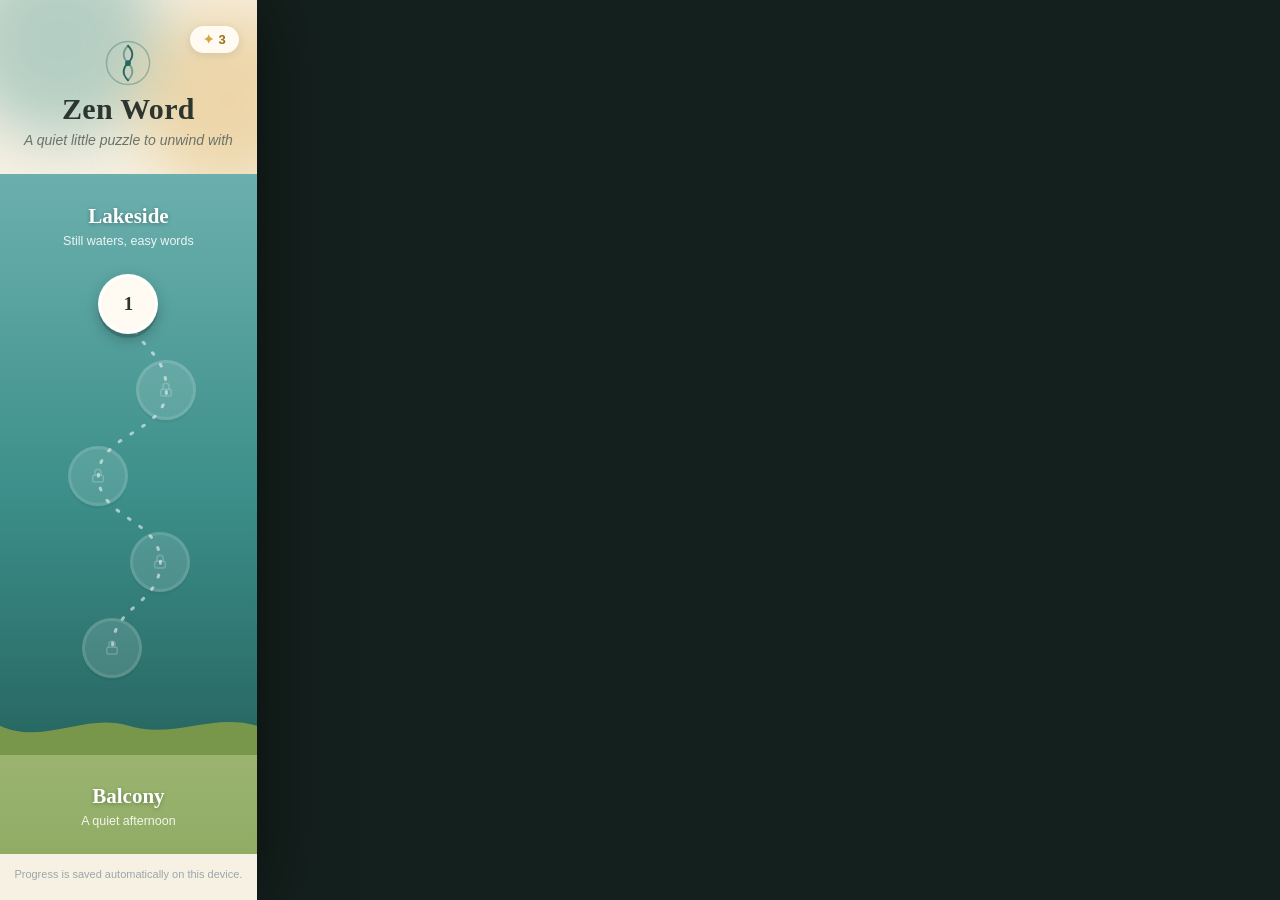
==== index.html @ 6ebcdbc6 "Smooth out difficulty curve and give the game its own visual identity Reorders the 20 levels so whee" ====
<!DOCTYPE html>
<html lang="en">
<head>
<meta charset="UTF-8" />
<meta name="viewport" content="width=device-width, initial-scale=1, maximum-scale=1, user-scalable=no, viewport-fit=cover" />
<title>Zen Word — Relax Puzzle Game</title>
<meta name="description" content="A calming word-connect puzzle game. Drag letters to fill the crossword and unwind." />
<link rel="icon" href="data:image/svg+xml,<svg xmlns=%22http://www.w3.org/2000/svg%22 viewBox=%220 0 100 100%22><rect width=%22100%22 height=%22100%22 rx=%2224%22 fill=%22%23276560%22/><path d=%22M50 20c12 12 12 24 0 36s-12 24 0 36%22 fill=%22none%22 stroke=%22%23f7f1e3%22 stroke-width=%225%22 stroke-linecap=%22round%22/><circle cx=%2250%22 cy=%2250%22 r=%226%22 fill=%22%23dba43f%22/></svg>" />
<link rel="stylesheet" href="style.css" />
</head>
<body>
<div id="app">

  <!-- MENU SCREEN -->
  <section id="menu-screen" class="screen">
    <div class="menu-blob blob-a"></div>
    <div class="menu-blob blob-b"></div>
    <header class="menu-header">
      <div class="brand-mark" aria-hidden="true">
        <svg viewBox="0 0 64 64" width="46" height="46">
          <circle cx="32" cy="32" r="30" fill="none" stroke="currentColor" stroke-width="2" opacity="0.35"/>
          <path d="M32 8c8 8 8 16 0 24s-8 16 0 24" fill="none" stroke="currentColor" stroke-width="2.5" stroke-linecap="round"/>
          <path d="M32 8c-8 8-8 16 0 24s8 16 0 24" fill="none" stroke="currentColor" stroke-width="2.5" stroke-linecap="round" opacity="0.5"/>
          <circle cx="32" cy="32" r="4" fill="currentColor"/>
        </svg>
      </div>
      <h1>Zen&nbsp;Word</h1>
      <p class="tagline">A quiet little puzzle to unwind with</p>
      <div class="currency-pill" title="Hints available">
        <span class="bulb">✦</span><span id="hint-count">3</span>
      </div>
    </header>
    <div id="level-path" class="level-path"></div>
    <footer class="menu-footer">Progress is saved automatically on this device.</footer>
  </section>

  <!-- GAME SCREEN -->
  <section id="game-screen" class="screen hidden">
    <div class="scenery" id="scenery">
      <div class="scenery-deco"></div>
      <div class="motes" aria-hidden="true">
        <span class="mote m1"></span><span class="mote m2"></span><span class="mote m3"></span>
        <span class="mote m4"></span><span class="mote m5"></span><span class="mote m6"></span>
      </div>
    </div>

    <header class="game-header">
      <button id="back-btn" class="icon-btn" aria-label="Back to levels">‹</button>
      <div class="level-info">
        <div class="level-name" id="level-name">Level 1</div>
        <div class="level-progress" id="level-progress">0 / 0 words</div>
      </div>
      <button id="restart-btn" class="icon-btn" aria-label="Restart level">↺</button>
    </header>

    <div class="grid-wrap">
      <div id="crossword-grid" class="crossword-grid"></div>
    </div>

    <div class="wheel-area">
      <div class="current-word" id="current-word"></div>

      <div class="wheel-row">
        <button id="shuffle-btn" class="round-btn" aria-label="Shuffle letters">
          <svg class="round-icon" viewBox="0 0 24 24" width="20" height="20" fill="none" stroke="currentColor" stroke-width="2" stroke-linecap="round" stroke-linejoin="round">
            <path d="M3 6h3.5c1.5 0 2.3 1 3 2l5 8c.7 1 1.5 2 3 2H21"/>
            <path d="M17 4l4 2-4 2"/>
            <path d="M3 18h3.5c1.5 0 2.3-1 3-2l1.2-2"/>
            <path d="M17 20l4-2-4-2"/>
          </svg>
        </button>

        <div id="wheel" class="wheel">
          <svg id="wheel-lines" class="wheel-lines"></svg>
          <div class="wheel-hub"></div>
        </div>

        <button id="hint-btn" class="round-btn" aria-label="Use a hint">
          <svg class="round-icon" viewBox="0 0 24 24" width="20" height="20" fill="none" stroke="currentColor" stroke-width="2" stroke-linecap="round" stroke-linejoin="round">
            <path d="M9 18h6"/>
            <path d="M10 22h4"/>
            <path d="M12 2a6.5 6.5 0 0 0-4 11.6c.7.6 1 1.3 1 2.1V16h6v-.3c0-.8.3-1.5 1-2.1A6.5 6.5 0 0 0 12 2z"/>
          </svg>
          <span class="round-badge" id="hint-badge">3</span>
        </button>
      </div>
    </div>

    <div id="toast" class="toast"></div>
  </section>

  <!-- LEVEL COMPLETE MODAL -->
  <div id="complete-modal" class="modal hidden">
    <div class="modal-card">
      <div class="modal-stars" id="modal-stars">
        <span class="star">★</span><span class="star">★</span><span class="star">★</span>
      </div>
      <h2>Level Complete</h2>
      <p id="modal-sub">You found every word.</p>
      <div class="modal-actions">
        <button id="modal-menu-btn" class="secondary-btn">Levels</button>
        <button id="modal-next-btn" class="primary-btn">Next Level</button>
      </div>
    </div>
  </div>

  <!-- CHAPTER COMPLETE MODAL -->
  <div id="chapter-modal" class="modal hidden">
    <div class="modal-card">
      <h2 id="chapter-title">Chapter Complete</h2>
      <p id="chapter-sub">You've cleared this scene.</p>
      <div class="modal-actions">
        <button id="chapter-menu-btn" class="primary-btn">Continue</button>
      </div>
    </div>
  </div>

</div>

<script src="levels.js"></script>
<script src="crossword.js"></script>
<script src="game.js"></script>
</body>
</html>
---- style.css ----
:root {
  --cream: #f7f1e3;
  --cream-deep: #ece1c8;
  --paper: #fffbf2;
  --ink: #2c362f;
  --ink-soft: #6b7469;
  --accent-lake: #3c8f8a;
  --accent-lake-dark: #276560;
  --accent-balcony: #79974a;
  --accent-balcony-dark: #55702f;
  --accent-sunset: #d67d47;
  --accent-sunset-dark: #a5532a;
  --accent-mountain: #6062a0;
  --accent-mountain-dark: #3f4174;
  --gold: #dba43f;
  --gold-dark: #9c6f1c;
  --font-serif: "Iowan Old Style", "Palatino Linotype", Palatino, Georgia, "Times New Roman", serif;
  --font-sans: -apple-system, BlinkMacSystemFont, "Segoe UI", Roboto, "Helvetica Neue", Arial, sans-serif;
}

* { box-sizing: border-box; }

html, body {
  margin: 0;
  padding: 0;
  height: 100%;
  background: #14201d;
  font-family: var(--font-sans);
  color: var(--ink);
  -webkit-tap-highlight-color: transparent;
  overscroll-behavior: none;
}

#app {
  position: relative;
  max-width: 480px;
  height: 100vh;
  height: 100dvh;
  margin: 0 auto;
  background: var(--cream);
  overflow: hidden;
  box-shadow: 0 0 70px rgba(0, 0, 0, 0.55);
  display: flex;
  flex-direction: column;
}

@media (min-width: 481px) {
  html, body { display: flex; }
}

.screen { display: flex; flex-direction: column; height: 100%; min-height: 0; }
.screen.hidden { display: none; }

button { font-family: inherit; cursor: pointer; border: none; background: none; }
button:disabled { opacity: 0.4; cursor: default; }

/* ---------- MENU ---------- */
.menu-header {
  position: relative;
  z-index: 2;
  padding: 40px 24px 26px;
  text-align: center;
}
.menu-blob {
  position: absolute; z-index: 0; border-radius: 50%;
  filter: blur(30px); opacity: 0.35; pointer-events: none;
}
.blob-a { top: -60px; left: -40px; width: 200px; height: 200px; background: var(--accent-lake); }
.blob-b { top: 10px; right: -60px; width: 180px; height: 180px; background: var(--gold); }

.brand-mark {
  color: var(--accent-lake-dark);
  display: flex; justify-content: center; margin-bottom: 6px;
}
.menu-header h1 {
  margin: 0; font-family: var(--font-serif); font-weight: 600;
  font-size: 30px; letter-spacing: 0.3px; color: var(--ink);
}
.tagline { margin: 6px 0 0; color: var(--ink-soft); font-size: 14px; font-style: italic; }
.currency-pill {
  position: absolute; top: 26px; right: 18px; z-index: 2;
  background: var(--paper); border-radius: 20px; padding: 6px 13px;
  font-size: 13px; font-weight: 700; color: var(--gold-dark);
  box-shadow: 0 2px 8px rgba(44, 54, 47, 0.12);
  display: flex; align-items: center; gap: 5px;
}
.currency-pill .bulb { color: var(--gold); }

.level-path {
  flex: 1;
  min-height: 0;
  overflow-y: auto;
  -webkit-overflow-scrolling: touch;
  padding: 0 0 0;
  position: relative;
  z-index: 1;
}

.chapter-block { padding: 30px 0 66px; position: relative; overflow: visible; }
.chapter-header { text-align: center; padding: 0 24px 22px; position: relative; z-index: 2; }
.chapter-header h2 { margin: 0; font-family: var(--font-serif); font-size: 21px; color: #fff; text-shadow: 0 1px 4px rgba(0,0,0,0.3); }
.chapter-header p { margin: 5px 0 0; font-size: 12.5px; color: rgba(255,255,255,0.88); }

.chapter-nodes {
  position: relative; z-index: 2;
  display: flex; flex-direction: column; align-items: center; gap: 26px;
  padding: 4px 0 10px;
}
.path-svg { position: absolute; inset: 0; width: 100%; height: 100%; pointer-events: none; z-index: 1; }
.node-wrap { position: relative; z-index: 2; display: flex; align-items: center; justify-content: center; }
.node-wrap.pos-1 { transform: translateX(0); }
.node-wrap.pos-2 { transform: translateX(38px); }
.node-wrap.pos-3 { transform: translateX(-30px); }
.node-wrap.pos-4 { transform: translateX(32px); }
.node-wrap.pos-5 { transform: translateX(-16px); }

.level-node {
  position: relative;
  width: 60px; height: 60px; border-radius: 50%;
  display: flex; align-items: center; justify-content: center;
  font-size: 19px; font-weight: 700; font-family: var(--font-serif);
  background: var(--paper); color: var(--ink);
  box-shadow: 0 4px 0 rgba(0,0,0,0.16), 0 6px 14px rgba(0,0,0,0.22);
  border: 3px solid rgba(255,255,255,0.9);
}
.level-node.locked {
  background: rgba(255,255,255,0.32); color: rgba(255,255,255,0.65);
  box-shadow: 0 3px 0 rgba(0,0,0,0.1); border-color: rgba(255,255,255,0.35);
}
.level-node.locked svg { width: 18px; height: 18px; }
.level-node.current { animation: pulse 2s ease-in-out infinite; }
.level-node.done { background: var(--gold); color: #5a3d00; border-color: rgba(255,255,255,0.85); }
.level-node .stars {
  position: absolute; bottom: -13px; left: 50%; transform: translateX(-50%);
  font-size: 10px; letter-spacing: 1.5px; color: var(--gold);
  text-shadow: 0 1px 2px rgba(0,0,0,0.4); white-space: nowrap;
}

@keyframes pulse {
  0%, 100% { transform: scale(1); box-shadow: 0 4px 0 rgba(0,0,0,0.16), 0 0 0 0 rgba(255,255,255,0.5); }
  50% { transform: scale(1.09); box-shadow: 0 4px 0 rgba(0,0,0,0.16), 0 0 0 9px rgba(255,255,255,0); }
}

.chapter-block.theme-lake { background: linear-gradient(180deg, #6cb0ae, var(--accent-lake) 55%, var(--accent-lake-dark)); }
.chapter-block.theme-balcony { background: linear-gradient(180deg, #9bb571, var(--accent-balcony) 55%, var(--accent-balcony-dark)); }
.chapter-block.theme-sunset { background: linear-gradient(180deg, #eba86f, var(--accent-sunset) 55%, var(--accent-sunset-dark)); }
.chapter-block.theme-mountain { background: linear-gradient(180deg, #8385bb, var(--accent-mountain) 55%, var(--accent-mountain-dark)); }

.chapter-wave {
  position: absolute; left: 0; right: 0; bottom: -1px; height: 46px;
  background-repeat: no-repeat; background-size: 100% 100%; pointer-events: none; z-index: 3;
}
.wave-fill-balcony { background-image: url("data:image/svg+xml,%3Csvg xmlns='http://www.w3.org/2000/svg' viewBox='0 0 480 60' preserveAspectRatio='none'%3E%3Cpath d='M0,22 C80,48 160,4 240,22 C320,40 400,4 480,22 L480,60 L0,60 Z' fill='%2379974a'/%3E%3C/svg%3E"); }
.wave-fill-sunset { background-image: url("data:image/svg+xml,%3Csvg xmlns='http://www.w3.org/2000/svg' viewBox='0 0 480 60' preserveAspectRatio='none'%3E%3Cpath d='M0,22 C80,48 160,4 240,22 C320,40 400,4 480,22 L480,60 L0,60 Z' fill='%23d67d47'/%3E%3C/svg%3E"); }
.wave-fill-mountain { background-image: url("data:image/svg+xml,%3Csvg xmlns='http://www.w3.org/2000/svg' viewBox='0 0 480 60' preserveAspectRatio='none'%3E%3Cpath d='M0,22 C80,48 160,4 240,22 C320,40 400,4 480,22 L480,60 L0,60 Z' fill='%236062a0'/%3E%3C/svg%3E"); }
.wave-fill-paper { background-image: url("data:image/svg+xml,%3Csvg xmlns='http://www.w3.org/2000/svg' viewBox='0 0 480 60' preserveAspectRatio='none'%3E%3Cpath d='M0,22 C80,48 160,4 240,22 C320,40 400,4 480,22 L480,60 L0,60 Z' fill='%23f7f1e3'/%3E%3C/svg%3E"); }

.menu-footer { text-align: center; font-size: 11px; color: #9aa7ab; padding: 14px 0 20px; position: relative; z-index: 1; background: var(--cream); }

/* ---------- GAME SCREEN ---------- */
.scenery {
  position: absolute; inset: 0; z-index: 0; overflow: hidden;
}
.scenery-deco { position: absolute; inset: 0; }

.theme-lake .scenery { background: linear-gradient(180deg,#cdeaea 0%,#79bdb8 45%,var(--accent-lake-dark) 100%); }
.theme-balcony .scenery { background: linear-gradient(180deg,#e3ecc9 0%,#a8c17c 45%,var(--accent-balcony-dark) 100%); }
.theme-sunset .scenery { background: linear-gradient(180deg,#ffdfae 0%,#ed9c68 45%,var(--accent-sunset-dark) 100%); }
.theme-mountain .scenery { background: linear-gradient(180deg,#9294c9 0%,#5f61a0 45%,#2c2d54 100%); }

.theme-lake .scenery-deco::before {
  content: ""; position: absolute; left: 50%; top: 12%; width: 84px; height: 84px;
  background: rgba(255,255,255,0.6); border-radius: 50%; transform: translateX(-50%); filter: blur(1px);
}
.theme-lake .scenery-deco::after {
  content: ""; position: absolute; left: -10%; right: -10%; bottom: 0; height: 26%;
  background: linear-gradient(180deg, rgba(255,255,255,0.3), rgba(255,255,255,0));
  border-radius: 50% 50% 0 0 / 100% 100% 0 0;
}
.theme-balcony .scenery-deco::before {
  content: ""; position: absolute; left: 12%; top: 6%; width: 60px; height: 60px;
  background: radial-gradient(circle, #fff7d8, #f4d98a 70%); border-radius: 50%; opacity: 0.9;
}
.theme-balcony .scenery-deco::after {
  content: ""; position: absolute; left: -5%; right: -5%; bottom: 0; height: 30%;
  background: rgba(50, 60, 30, 0.28);
  clip-path: polygon(0 100%, 0 55%, 20% 30%, 50% 60%, 80% 25%, 100% 55%, 100% 100%);
}
.theme-sunset .scenery-deco::before {
  content: ""; position: absolute; left: 50%; top: 9%; width: 104px; height: 104px;
  background: radial-gradient(circle, #fff2c9, #ffb37a 70%); border-radius: 50%; transform: translateX(-50%);
  box-shadow: 0 0 50px 10px rgba(255, 200, 130, 0.5);
}
.theme-sunset .scenery-deco::after {
  content: ""; position: absolute; left: -10%; right: -10%; bottom: 0; height: 20%;
  background: linear-gradient(180deg, rgba(165,83,42,0), rgba(165,83,42,0.35));
}
.theme-mountain .scenery-deco::before {
  content: ""; position: absolute; left: 22%; top: 7%; width: 42px; height: 42px;
  background: rgba(255,255,255,0.9); border-radius: 50%; box-shadow: 0 0 22px 5px rgba(255,255,255,0.55);
}
.theme-mountain .scenery-deco::after {
  content: ""; position: absolute; left: -10%; right: -10%; bottom: 0; height: 36%;
  background: #262850;
  clip-path: polygon(0% 100%, 0% 60%, 15% 40%, 30% 62%, 45% 30%, 60% 58%, 75% 20%, 90% 55%, 100% 38%, 100% 100%);
}

/* ambient motes, styled per theme */
.motes { position: absolute; inset: 0; overflow: hidden; }
.mote { position: absolute; border-radius: 50%; opacity: 0.7; }
.m1 { left: 12%; top: 20%; } .m2 { left: 78%; top: 14%; } .m3 { left: 30%; top: 55%; }
.m4 { left: 62%; top: 62%; } .m5 { left: 8%; top: 75%; } .m6 { left: 88%; top: 48%; }

.theme-lake .mote { width: 5px; height: 5px; background: rgba(255,255,255,0.8); animation: drift-up 7s ease-in-out infinite; }
.theme-balcony .mote { width: 7px; height: 4px; background: #e7c25e; border-radius: 2px 8px; animation: leaf-fall 9s ease-in-out infinite; }
.theme-sunset .mote { width: 3px; height: 3px; background: #fff1cf; box-shadow: 0 0 6px 2px rgba(255,241,207,0.8); animation: sparkle 3.4s ease-in-out infinite; }
.theme-mountain .mote { width: 3px; height: 3px; background: #fef6d0; box-shadow: 0 0 5px 2px rgba(254,246,208,0.7); animation: sparkle 2.6s ease-in-out infinite; }

.mote.m2, .mote.m4, .mote.m6 { animation-delay: 1.4s; }
.mote.m3, .mote.m5 { animation-delay: 2.6s; }

@keyframes drift-up {
  0%, 100% { transform: translateY(0); opacity: 0.4; }
  50% { transform: translateY(-14px); opacity: 0.9; }
}
@keyframes leaf-fall {
  0% { transform: translateY(-6px) rotate(0deg); opacity: 0.8; }
  50% { transform: translateY(10px) rotate(20deg); opacity: 1; }
  100% { transform: translateY(-6px) rotate(0deg); opacity: 0.8; }
}
@keyframes sparkle {
  0%, 100% { opacity: 0.2; transform: scale(0.8); }
  50% { opacity: 1; transform: scale(1.3); }
}

.game-header {
  position: relative; z-index: 2;
  display: flex; align-items: center; justify-content: space-between;
  padding: 16px 14px 6px;
}
.icon-btn {
  width: 38px; height: 38px; border-radius: 50%;
  background: rgba(255,255,255,0.9); color: var(--ink);
  font-size: 19px; display: flex; align-items: center; justify-content: center;
  box-shadow: 0 2px 6px rgba(0,0,0,0.18);
}
.level-info { text-align: center; color: #fff; text-shadow: 0 1px 3px rgba(0,0,0,0.3); }
.level-name { font-weight: 700; font-family: var(--font-serif); font-size: 17px; }
.level-progress { font-size: 12px; opacity: 0.92; }

.grid-wrap {
  position: relative; z-index: 2;
  flex: 1 1 0;
  min-height: 0;
  display: flex; align-items: center; justify-content: center;
  padding: 10px 8px;
  overflow: auto;
}

.crossword-grid {
  display: grid;
  gap: 3px;
  margin: auto;
}
.cw-cell { width: 100%; height: 100%; }
.cw-cell.empty { visibility: hidden; }
.cw-cell.blank {
  background: rgba(255,255,255,0.32);
  border: 1.5px solid rgba(255,255,255,0.75);
  border-radius: 7px;
}
.cw-cell.filled {
  background: var(--paper);
  border: 1.5px solid var(--cream-deep);
  border-radius: 7px;
  display: flex; align-items: center; justify-content: center;
  font-weight: 700; font-family: var(--font-serif); color: var(--ink);
  box-shadow: inset 0 -2px 0 rgba(44,54,47,0.06);
  animation: pop-in 0.25s ease;
}
@keyframes pop-in {
  0% { transform: scale(0.4); opacity: 0; }
  70% { transform: scale(1.12); opacity: 1; }
  100% { transform: scale(1); }
}

.wheel-area {
  position: relative; z-index: 2;
  padding: 6px 16px 26px;
}
.current-word {
  min-height: 34px;
  display: flex; align-items: center; justify-content: center; gap: 6px;
  margin-bottom: 10px;
}
.current-word .cw-letter {
  min-width: 26px; padding: 4px 3px;
  background: var(--paper);
  border-radius: 6px;
  text-align: center; font-weight: 700; font-family: var(--font-serif); font-size: 18px;
  color: var(--ink);
  box-shadow: 0 2px 4px rgba(0,0,0,0.18);
}
.current-word.shake { animation: shake 0.35s ease; }
@keyframes shake {
  0%, 100% { transform: translateX(0); }
  20% { transform: translateX(-8px); }
  40% { transform: translateX(8px); }
  60% { transform: translateX(-6px); }
  80% { transform: translateX(6px); }
}

.wheel-row { display: flex; align-items: center; justify-content: center; gap: 18px; }

.round-btn {
  position: relative;
  width: 46px; height: 46px; border-radius: 50%;
  background: var(--paper); color: var(--ink);
  display: flex; align-items: center; justify-content: center;
  box-shadow: 0 3px 8px rgba(0,0,0,0.22);
}
.round-badge {
  position: absolute; top: -4px; right: -4px;
  background: var(--gold); color: #5a3d00;
  font-size: 10px; font-weight: 700;
  min-width: 16px; height: 16px; border-radius: 8px;
  display: flex; align-items: center; justify-content: center;
  padding: 0 3px;
}

.wheel {
  position: relative;
  width: 200px; height: 200px;
  flex-shrink: 0;
  touch-action: none;
  user-select: none;
}
.wheel-hub {
  position: absolute; left: 50%; top: 50%; width: 50px; height: 50px;
  transform: translate(-50%, -50%);
  border-radius: 50%;
  background: radial-gradient(circle at 35% 30%, rgba(255,255,255,0.5), rgba(255,255,255,0.08));
  border: 2px solid rgba(255,255,255,0.55);
}
.wheel-lines {
  position: absolute; inset: 0; width: 100%; height: 100%;
  pointer-events: none;
}
.wheel-letter {
  position: absolute;
  width: 52px; height: 52px;
  margin-left: -26px; margin-top: -26px;
  border-radius: 16px;
  background: var(--paper);
  color: var(--ink);
  font-size: 22px; font-weight: 700; font-family: var(--font-serif);
  display: flex; align-items: center; justify-content: center;
  box-shadow: 0 3px 0 rgba(0,0,0,0.16), 0 4px 10px rgba(0,0,0,0.22);
  touch-action: none;
  transition: transform 0.12s ease, background 0.12s ease, color 0.12s ease;
}
.wheel-letter:nth-child(3n+1) { transform: rotate(-5deg); }
.wheel-letter:nth-child(3n+2) { transform: rotate(4deg); }
.wheel-letter:nth-child(3n+3) { transform: rotate(-2deg); }
.wheel-letter.active {
  background: var(--accent-lake-dark);
  color: #fff;
  transform: scale(1.12) rotate(0deg) !important;
}
.theme-balcony .wheel-letter.active { background: var(--accent-balcony-dark); }
.theme-sunset .wheel-letter.active { background: var(--accent-sunset-dark); }
.theme-mountain .wheel-letter.active { background: var(--accent-mountain-dark); }

.toast {
  position: absolute; left: 50%; bottom: 130px; z-index: 5;
  transform: translate(-50%, 10px);
  background: rgba(30,26,20,0.9); color: #fff;
  padding: 8px 16px; border-radius: 20px; font-size: 13px; font-family: var(--font-serif);
  opacity: 0; pointer-events: none;
  transition: opacity 0.2s ease, transform 0.2s ease;
}
.toast.show { opacity: 1; transform: translate(-50%, 0); }

/* ---------- MODALS ---------- */
.modal {
  position: absolute; inset: 0; z-index: 10;
  background: rgba(20, 26, 22, 0.6);
  display: flex; align-items: center; justify-content: center;
  padding: 24px;
}
.modal.hidden { display: none; }
.modal-card {
  background: var(--paper); border-radius: 20px; padding: 30px 24px;
  text-align: center; max-width: 320px; width: 100%;
  box-shadow: 0 20px 55px rgba(0,0,0,0.4);
  animation: pop-in 0.3s ease;
}
.modal-stars { font-size: 34px; letter-spacing: 6px; margin-bottom: 8px; }
.modal-stars .star { color: var(--cream-deep); }
.modal-stars .star.lit { color: var(--gold); }
.modal-card h2 { margin: 4px 0 6px; font-family: var(--font-serif); color: var(--ink); }
.modal-card p { color: var(--ink-soft); font-size: 14px; margin: 0 0 22px; }
.modal-actions { display: flex; gap: 10px; }
.primary-btn, .secondary-btn {
  flex: 1; padding: 13px 10px; border-radius: 13px; font-weight: 700; font-size: 14px;
}
.primary-btn { background: var(--accent-lake-dark); color: #fff; }
.secondary-btn { background: var(--cream-deep); color: var(--ink); }

@media (max-height: 700px) {
  .wheel { width: 170px; height: 170px; }
  .wheel-letter { width: 46px; height: 46px; margin-left: -23px; margin-top: -23px; font-size: 19px; }
}
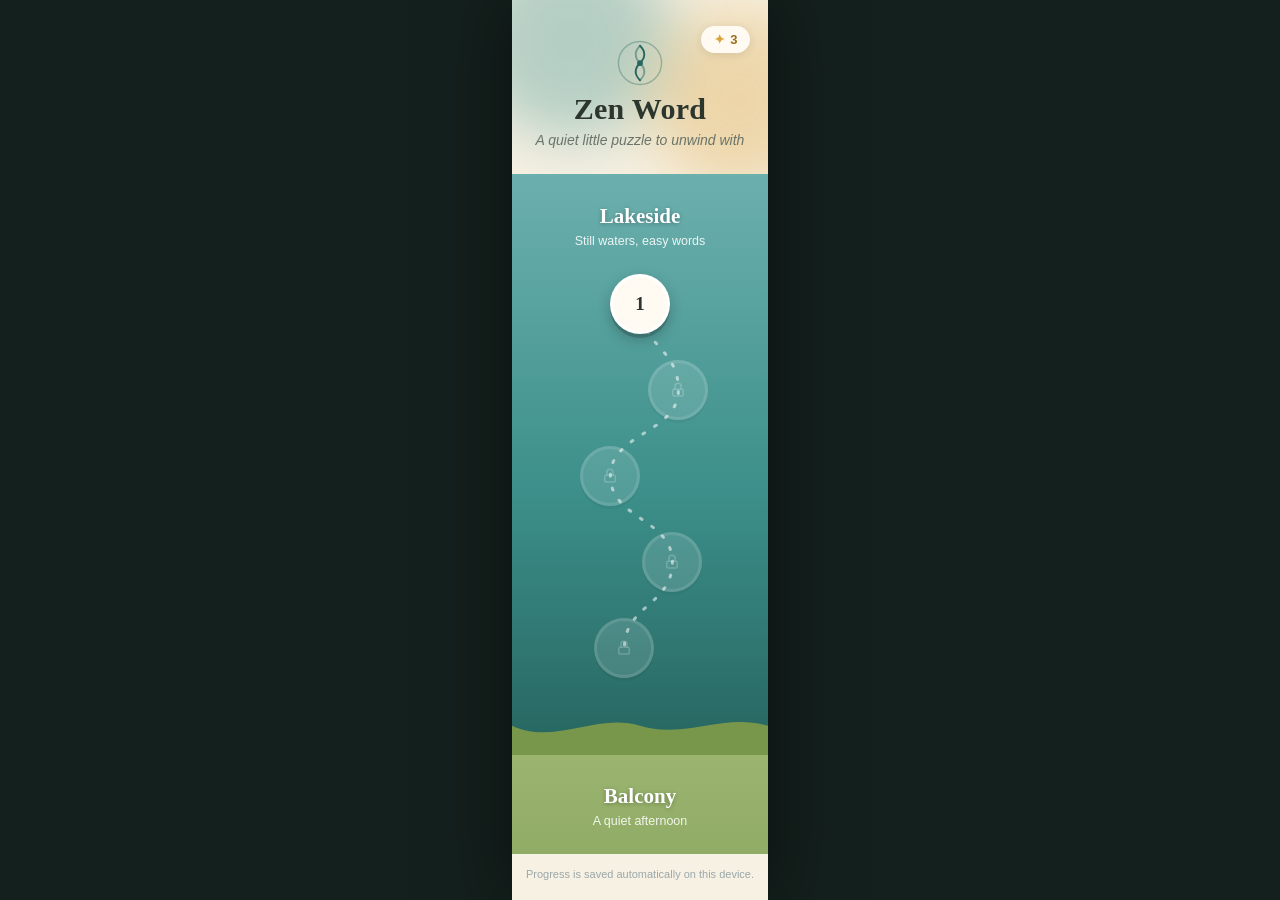
==== commit 4794fc7d: "Fix words never submitting when letters are tapped one at a time Tested with a real touch-drag simul" ====
--- a/index.html
+++ b/index.html
@@ -72,7 +72,11 @@
 
         <div id="wheel" class="wheel">
           <svg id="wheel-lines" class="wheel-lines"></svg>
-          <div class="wheel-hub"></div>
+          <div class="wheel-hub" id="wheel-hub" aria-label="Submit word">
+            <svg class="hub-check" viewBox="0 0 24 24" width="22" height="22" fill="none" stroke="currentColor" stroke-width="3" stroke-linecap="round" stroke-linejoin="round">
+              <path d="M4 12l6 6L20 6"/>
+            </svg>
+          </div>
         </div>
 
         <button id="hint-btn" class="round-btn" aria-label="Use a hint">
--- a/style.css
+++ b/style.css
@@ -34,8 +34,7 @@
 #app {
   position: relative;
   max-width: 480px;
-  height: 100vh;
-  height: 100dvh;
+  height: 100%;
   margin: 0 auto;
   background: var(--cream);
   overflow: hidden;
@@ -45,7 +44,7 @@
 }
 
 @media (min-width: 481px) {
-  html, body { display: flex; }
+  html, body { display: flex; width: 100%; justify-content: center; }
 }
 
 .screen { display: flex; flex-direction: column; height: 100%; min-height: 0; }
@@ -341,7 +340,22 @@
   border-radius: 50%;
   background: radial-gradient(circle at 35% 30%, rgba(255,255,255,0.5), rgba(255,255,255,0.08));
   border: 2px solid rgba(255,255,255,0.55);
-}
+  display: flex; align-items: center; justify-content: center;
+  color: #fff;
+  transition: background 0.15s ease, transform 0.15s ease;
+}
+.wheel-hub .hub-check { opacity: 0; transform: scale(0.6); transition: opacity 0.15s ease, transform 0.15s ease; }
+.wheel.has-word { touch-action: none; }
+.wheel.has-word .wheel-hub {
+  background: var(--accent-lake-dark);
+  border-color: rgba(255,255,255,0.85);
+  transform: translate(-50%, -50%) scale(1.08);
+}
+.theme-balcony .wheel.has-word .wheel-hub { background: var(--accent-balcony-dark); }
+.theme-sunset .wheel.has-word .wheel-hub { background: var(--accent-sunset-dark); }
+.theme-mountain .wheel.has-word .wheel-hub { background: var(--accent-mountain-dark); }
+.wheel.has-word .hub-check { opacity: 1; transform: scale(1); }
+.current-word.has-word { cursor: pointer; }
 .wheel-lines {
   position: absolute; inset: 0; width: 100%; height: 100%;
   pointer-events: none;
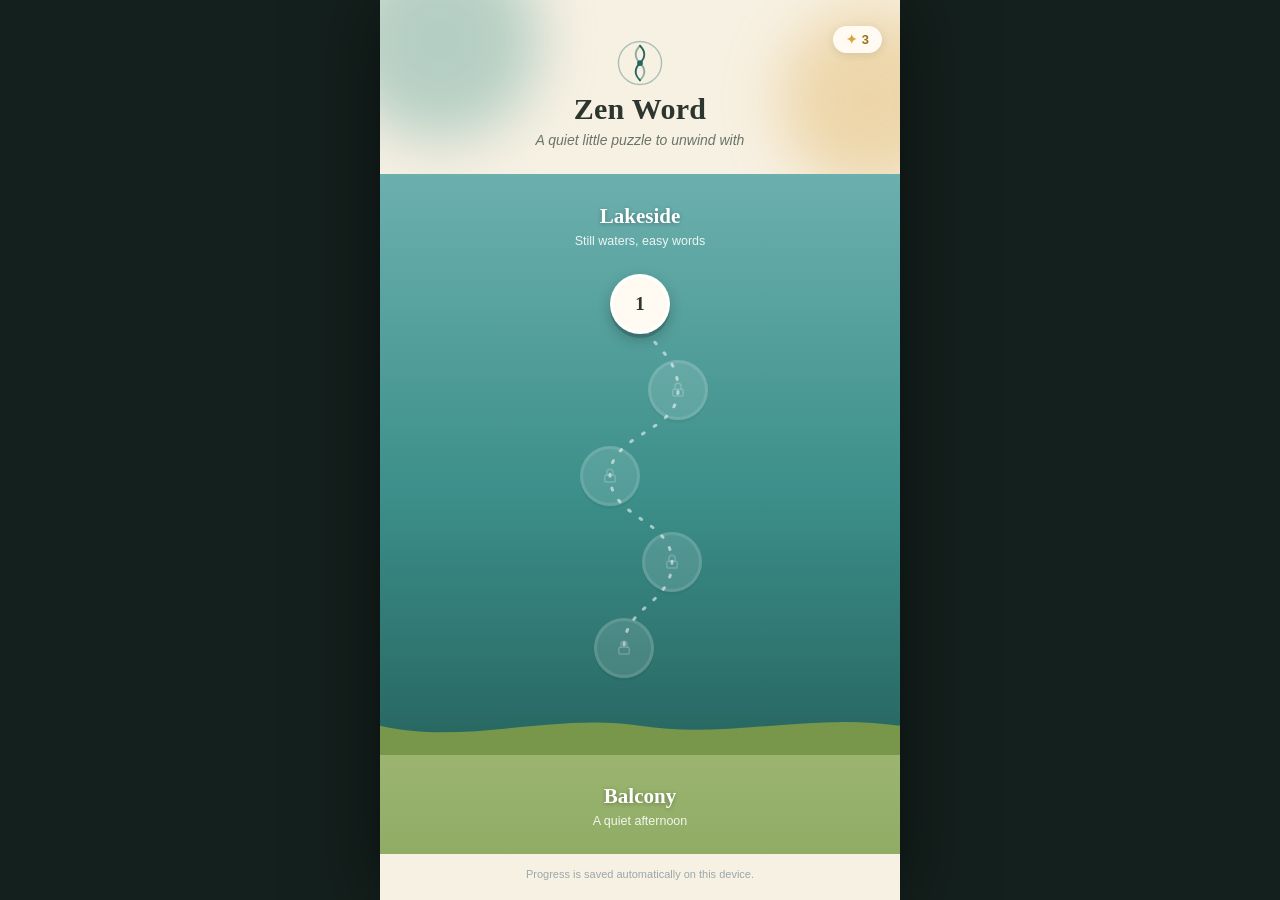
==== commit b17dc8ab: "Make the game genuinely adaptable across screen sizes Surveyed the site across 9 viewport sizes (320" ====
--- a/index.html
+++ b/index.html
@@ -53,40 +53,45 @@
       <button id="restart-btn" class="icon-btn" aria-label="Restart level">↺</button>
     </header>
 
-    <div class="grid-wrap">
-      <div id="crossword-grid" class="crossword-grid"></div>
-    </div>
+    <div class="game-body" id="game-body">
+      <div class="grid-wrap">
+        <div id="crossword-grid" class="crossword-grid"></div>
+      </div>
 
-    <div class="wheel-area">
-      <div class="current-word" id="current-word"></div>
-
-      <div class="wheel-row">
-        <button id="shuffle-btn" class="round-btn" aria-label="Shuffle letters">
-          <svg class="round-icon" viewBox="0 0 24 24" width="20" height="20" fill="none" stroke="currentColor" stroke-width="2" stroke-linecap="round" stroke-linejoin="round">
-            <path d="M3 6h3.5c1.5 0 2.3 1 3 2l5 8c.7 1 1.5 2 3 2H21"/>
-            <path d="M17 4l4 2-4 2"/>
-            <path d="M3 18h3.5c1.5 0 2.3-1 3-2l1.2-2"/>
-            <path d="M17 20l4-2-4-2"/>
-          </svg>
-        </button>
-
-        <div id="wheel" class="wheel">
-          <svg id="wheel-lines" class="wheel-lines"></svg>
-          <div class="wheel-hub" id="wheel-hub" aria-label="Submit word">
-            <svg class="hub-check" viewBox="0 0 24 24" width="22" height="22" fill="none" stroke="currentColor" stroke-width="3" stroke-linecap="round" stroke-linejoin="round">
+      <div class="wheel-area">
+        <div class="word-row" id="word-row">
+          <div class="current-word" id="current-word"></div>
+          <button id="confirm-btn" class="confirm-btn" aria-label="Submit word">
+            <svg viewBox="0 0 24 24" width="20" height="20" fill="none" stroke="currentColor" stroke-width="3" stroke-linecap="round" stroke-linejoin="round">
               <path d="M4 12l6 6L20 6"/>
             </svg>
-          </div>
+          </button>
         </div>
 
-        <button id="hint-btn" class="round-btn" aria-label="Use a hint">
-          <svg class="round-icon" viewBox="0 0 24 24" width="20" height="20" fill="none" stroke="currentColor" stroke-width="2" stroke-linecap="round" stroke-linejoin="round">
-            <path d="M9 18h6"/>
-            <path d="M10 22h4"/>
-            <path d="M12 2a6.5 6.5 0 0 0-4 11.6c.7.6 1 1.3 1 2.1V16h6v-.3c0-.8.3-1.5 1-2.1A6.5 6.5 0 0 0 12 2z"/>
-          </svg>
-          <span class="round-badge" id="hint-badge">3</span>
-        </button>
+        <div class="wheel-row">
+          <button id="shuffle-btn" class="round-btn" aria-label="Shuffle letters">
+            <svg class="round-icon" viewBox="0 0 24 24" width="20" height="20" fill="none" stroke="currentColor" stroke-width="2" stroke-linecap="round" stroke-linejoin="round">
+              <path d="M3 6h3.5c1.5 0 2.3 1 3 2l5 8c.7 1 1.5 2 3 2H21"/>
+              <path d="M17 4l4 2-4 2"/>
+              <path d="M3 18h3.5c1.5 0 2.3-1 3-2l1.2-2"/>
+              <path d="M17 20l4-2-4-2"/>
+            </svg>
+          </button>
+
+          <div id="wheel" class="wheel">
+            <svg id="wheel-lines" class="wheel-lines"></svg>
+            <div class="wheel-hub" id="wheel-hub" aria-label="Submit word"></div>
+          </div>
+
+          <button id="hint-btn" class="round-btn" aria-label="Use a hint">
+            <svg class="round-icon" viewBox="0 0 24 24" width="20" height="20" fill="none" stroke="currentColor" stroke-width="2" stroke-linecap="round" stroke-linejoin="round">
+              <path d="M9 18h6"/>
+              <path d="M10 22h4"/>
+              <path d="M12 2a6.5 6.5 0 0 0-4 11.6c.7.6 1 1.3 1 2.1V16h6v-.3c0-.8.3-1.5 1-2.1A6.5 6.5 0 0 0 12 2z"/>
+            </svg>
+            <span class="round-badge" id="hint-badge">3</span>
+          </button>
+        </div>
       </div>
     </div>
 
--- a/style.css
+++ b/style.css
@@ -14,6 +14,8 @@
   --accent-mountain-dark: #3f4174;
   --gold: #dba43f;
   --gold-dark: #9c6f1c;
+  --confirm-green: #4c9a4a;
+  --confirm-green-dark: #35722f;
   --font-serif: "Iowan Old Style", "Palatino Linotype", Palatino, Georgia, "Times New Roman", serif;
   --font-sans: -apple-system, BlinkMacSystemFont, "Segoe UI", Roboto, "Helvetica Neue", Arial, sans-serif;
 }
@@ -33,6 +35,7 @@
 
 #app {
   position: relative;
+  width: 100%;
   max-width: 480px;
   height: 100%;
   margin: 0 auto;
@@ -247,10 +250,18 @@
 .level-name { font-weight: 700; font-family: var(--font-serif); font-size: 17px; }
 .level-progress { font-size: 12px; opacity: 0.92; }
 
+.game-body {
+  display: flex;
+  flex-direction: column;
+  flex: 1 1 0;
+  min-height: 0;
+}
+
 .grid-wrap {
   position: relative; z-index: 2;
   flex: 1 1 0;
   min-height: 0;
+  min-width: 0;
   display: flex; align-items: center; justify-content: center;
   padding: 10px 8px;
   overflow: auto;
@@ -287,10 +298,13 @@
   position: relative; z-index: 2;
   padding: 6px 16px 26px;
 }
+.word-row {
+  min-height: 44px;
+  display: flex; align-items: center; justify-content: center; gap: 10px;
+  margin-bottom: 10px;
+}
 .current-word {
-  min-height: 34px;
   display: flex; align-items: center; justify-content: center; gap: 6px;
-  margin-bottom: 10px;
 }
 .current-word .cw-letter {
   min-width: 26px; padding: 4px 3px;
@@ -301,6 +315,33 @@
   box-shadow: 0 2px 4px rgba(0,0,0,0.18);
 }
 .current-word.shake { animation: shake 0.35s ease; }
+
+.confirm-btn {
+  flex-shrink: 0;
+  width: 0; height: 40px;
+  border-radius: 50%;
+  background: var(--confirm-green);
+  color: #fff;
+  display: flex; align-items: center; justify-content: center;
+  box-shadow: 0 3px 0 var(--confirm-green-dark), 0 5px 12px rgba(76, 154, 74, 0.5);
+  opacity: 0;
+  transform: scale(0.4);
+  pointer-events: none;
+  overflow: hidden;
+  transition: opacity 0.15s ease, transform 0.15s ease, width 0.15s ease;
+}
+.word-row.has-word .confirm-btn {
+  width: 40px;
+  opacity: 1;
+  transform: scale(1);
+  pointer-events: auto;
+  animation: confirm-pop 0.32s ease;
+}
+@keyframes confirm-pop {
+  0% { transform: scale(0.4); }
+  55% { transform: scale(1.18); }
+  100% { transform: scale(1); }
+}
 @keyframes shake {
   0%, 100% { transform: translateX(0); }
   20% { transform: translateX(-8px); }
@@ -313,6 +354,7 @@
 
 .round-btn {
   position: relative;
+  flex-shrink: 0;
   width: 46px; height: 46px; border-radius: 50%;
   background: var(--paper); color: var(--ink);
   display: flex; align-items: center; justify-content: center;
@@ -340,21 +382,11 @@
   border-radius: 50%;
   background: radial-gradient(circle at 35% 30%, rgba(255,255,255,0.5), rgba(255,255,255,0.08));
   border: 2px solid rgba(255,255,255,0.55);
-  display: flex; align-items: center; justify-content: center;
-  color: #fff;
-  transition: background 0.15s ease, transform 0.15s ease;
-}
-.wheel-hub .hub-check { opacity: 0; transform: scale(0.6); transition: opacity 0.15s ease, transform 0.15s ease; }
-.wheel.has-word { touch-action: none; }
+  transition: transform 0.15s ease;
+}
 .wheel.has-word .wheel-hub {
-  background: var(--accent-lake-dark);
-  border-color: rgba(255,255,255,0.85);
   transform: translate(-50%, -50%) scale(1.08);
 }
-.theme-balcony .wheel.has-word .wheel-hub { background: var(--accent-balcony-dark); }
-.theme-sunset .wheel.has-word .wheel-hub { background: var(--accent-sunset-dark); }
-.theme-mountain .wheel.has-word .wheel-hub { background: var(--accent-mountain-dark); }
-.wheel.has-word .hub-check { opacity: 1; transform: scale(1); }
 .current-word.has-word { cursor: pointer; }
 .wheel-lines {
   position: absolute; inset: 0; width: 100%; height: 100%;
@@ -421,7 +453,63 @@
 .primary-btn { background: var(--accent-lake-dark); color: #fff; }
 .secondary-btn { background: var(--cream-deep); color: var(--ink); }
 
+/* ---------- RESPONSIVE ---------- */
+
+/* Shorter phones in portrait: shrink the wheel a little so everything fits without scrolling */
 @media (max-height: 700px) {
   .wheel { width: 170px; height: 170px; }
   .wheel-letter { width: 46px; height: 46px; margin-left: -23px; margin-top: -23px; font-size: 19px; }
 }
+
+/* Very short viewports (small phones, some browser chrome): trim padding further */
+@media (max-height: 560px) {
+  .menu-header { padding: 20px 24px 16px; }
+  .brand-mark svg { width: 34px; height: 34px; }
+  .menu-header h1 { font-size: 22px; }
+  .tagline { display: none; }
+  .game-header { padding: 10px 12px 4px; }
+  .wheel-area { padding: 4px 16px 14px; }
+}
+
+/* Very narrow phones: tighten side padding and type a touch */
+@media (max-width: 340px) {
+  .wheel-letter { font-size: 19px; }
+  .level-node { width: 54px; height: 54px; font-size: 17px; }
+  .icon-btn, .round-btn { width: 40px; height: 40px; }
+}
+
+/* Landscape phones / short-and-wide windows: the stacked layout leaves almost no
+   room for the crossword, so switch to a two-column layout — grid on the left,
+   wheel controls on the right — and let the frame use more of the width. */
+@media (max-height: 560px) and (orientation: landscape) {
+  #app { max-width: 760px; }
+
+  .game-body { flex-direction: row; }
+  .grid-wrap { padding: 6px; }
+  .wheel-area {
+    flex: 0 0 auto;
+    max-width: 46%;
+    display: flex;
+    flex-direction: column;
+    justify-content: center;
+    padding: 4px 14px 10px;
+  }
+  .word-row { margin-bottom: 6px; }
+  .wheel { width: 160px; height: 160px; }
+  .wheel-letter { width: 44px; height: 44px; margin-left: -22px; margin-top: -22px; font-size: 18px; }
+  .wheel-row { gap: 10px; }
+  .round-btn { width: 40px; height: 40px; }
+}
+
+@media (max-height: 380px) and (orientation: landscape) {
+  .wheel { width: 130px; height: 130px; }
+  .wheel-letter { width: 38px; height: 38px; margin-left: -19px; margin-top: -19px; font-size: 16px; }
+  .game-header { padding: 6px 10px 2px; }
+  .level-progress { display: none; }
+}
+
+/* Large screens: let the frame breathe a bit more instead of staying pinned at
+   phone width, without turning it into an unrelated desktop layout. */
+@media (min-width: 900px) and (min-height: 700px) {
+  #app { max-width: 520px; }
+}
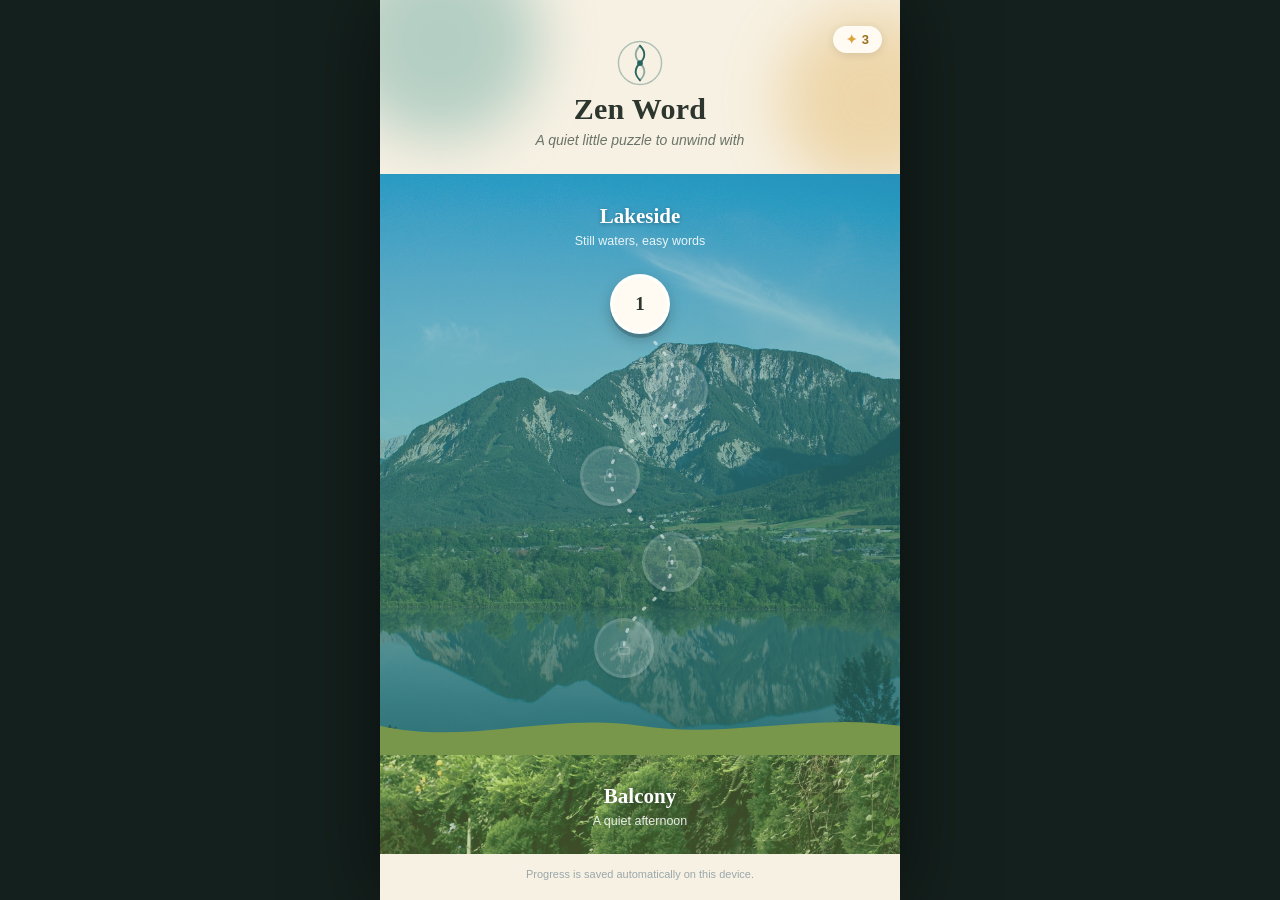
==== commit ad70256d: "Give each chapter a real photo background, tinted to its color Replaces the flat CSS-gradient scener" ====
--- a/index.html
+++ b/index.html
@@ -37,7 +37,6 @@
   <!-- GAME SCREEN -->
   <section id="game-screen" class="screen hidden">
     <div class="scenery" id="scenery">
-      <div class="scenery-deco"></div>
       <div class="motes" aria-hidden="true">
         <span class="mote m1"></span><span class="mote m2"></span><span class="mote m3"></span>
         <span class="mote m4"></span><span class="mote m5"></span><span class="mote m6"></span>
--- a/style.css
+++ b/style.css
@@ -143,10 +143,11 @@
   50% { transform: scale(1.09); box-shadow: 0 4px 0 rgba(0,0,0,0.16), 0 0 0 9px rgba(255,255,255,0); }
 }
 
-.chapter-block.theme-lake { background: linear-gradient(180deg, #6cb0ae, var(--accent-lake) 55%, var(--accent-lake-dark)); }
-.chapter-block.theme-balcony { background: linear-gradient(180deg, #9bb571, var(--accent-balcony) 55%, var(--accent-balcony-dark)); }
-.chapter-block.theme-sunset { background: linear-gradient(180deg, #eba86f, var(--accent-sunset) 55%, var(--accent-sunset-dark)); }
-.chapter-block.theme-mountain { background: linear-gradient(180deg, #8385bb, var(--accent-mountain) 55%, var(--accent-mountain-dark)); }
+.chapter-block { background-size: cover; background-position: center; }
+.chapter-block.theme-lake { background-image: linear-gradient(180deg, rgba(108,176,174,0.35), rgba(60,143,138,0.55) 45%, rgba(39,101,96,0.82)), url('images/lake.jpg'); }
+.chapter-block.theme-balcony { background-image: linear-gradient(180deg, rgba(155,181,113,0.35), rgba(121,151,74,0.55) 45%, rgba(85,112,47,0.82)), url('images/balcony.jpg'); }
+.chapter-block.theme-sunset { background-image: linear-gradient(180deg, rgba(235,168,111,0.3), rgba(214,125,71,0.5) 45%, rgba(165,83,42,0.8)), url('images/sunset.jpg'); }
+.chapter-block.theme-mountain { background-image: linear-gradient(180deg, rgba(131,133,187,0.4), rgba(96,98,160,0.6) 45%, rgba(44,45,84,0.85)), url('images/mountain.jpg'); }
 
 .chapter-wave {
   position: absolute; left: 0; right: 0; bottom: -1px; height: 46px;
@@ -162,50 +163,12 @@
 /* ---------- GAME SCREEN ---------- */
 .scenery {
   position: absolute; inset: 0; z-index: 0; overflow: hidden;
-}
-.scenery-deco { position: absolute; inset: 0; }
-
-.theme-lake .scenery { background: linear-gradient(180deg,#cdeaea 0%,#79bdb8 45%,var(--accent-lake-dark) 100%); }
-.theme-balcony .scenery { background: linear-gradient(180deg,#e3ecc9 0%,#a8c17c 45%,var(--accent-balcony-dark) 100%); }
-.theme-sunset .scenery { background: linear-gradient(180deg,#ffdfae 0%,#ed9c68 45%,var(--accent-sunset-dark) 100%); }
-.theme-mountain .scenery { background: linear-gradient(180deg,#9294c9 0%,#5f61a0 45%,#2c2d54 100%); }
-
-.theme-lake .scenery-deco::before {
-  content: ""; position: absolute; left: 50%; top: 12%; width: 84px; height: 84px;
-  background: rgba(255,255,255,0.6); border-radius: 50%; transform: translateX(-50%); filter: blur(1px);
-}
-.theme-lake .scenery-deco::after {
-  content: ""; position: absolute; left: -10%; right: -10%; bottom: 0; height: 26%;
-  background: linear-gradient(180deg, rgba(255,255,255,0.3), rgba(255,255,255,0));
-  border-radius: 50% 50% 0 0 / 100% 100% 0 0;
-}
-.theme-balcony .scenery-deco::before {
-  content: ""; position: absolute; left: 12%; top: 6%; width: 60px; height: 60px;
-  background: radial-gradient(circle, #fff7d8, #f4d98a 70%); border-radius: 50%; opacity: 0.9;
-}
-.theme-balcony .scenery-deco::after {
-  content: ""; position: absolute; left: -5%; right: -5%; bottom: 0; height: 30%;
-  background: rgba(50, 60, 30, 0.28);
-  clip-path: polygon(0 100%, 0 55%, 20% 30%, 50% 60%, 80% 25%, 100% 55%, 100% 100%);
-}
-.theme-sunset .scenery-deco::before {
-  content: ""; position: absolute; left: 50%; top: 9%; width: 104px; height: 104px;
-  background: radial-gradient(circle, #fff2c9, #ffb37a 70%); border-radius: 50%; transform: translateX(-50%);
-  box-shadow: 0 0 50px 10px rgba(255, 200, 130, 0.5);
-}
-.theme-sunset .scenery-deco::after {
-  content: ""; position: absolute; left: -10%; right: -10%; bottom: 0; height: 20%;
-  background: linear-gradient(180deg, rgba(165,83,42,0), rgba(165,83,42,0.35));
-}
-.theme-mountain .scenery-deco::before {
-  content: ""; position: absolute; left: 22%; top: 7%; width: 42px; height: 42px;
-  background: rgba(255,255,255,0.9); border-radius: 50%; box-shadow: 0 0 22px 5px rgba(255,255,255,0.55);
-}
-.theme-mountain .scenery-deco::after {
-  content: ""; position: absolute; left: -10%; right: -10%; bottom: 0; height: 36%;
-  background: #262850;
-  clip-path: polygon(0% 100%, 0% 60%, 15% 40%, 30% 62%, 45% 30%, 60% 58%, 75% 20%, 90% 55%, 100% 38%, 100% 100%);
-}
+  background-size: cover; background-position: center;
+}
+.theme-lake .scenery { background-image: linear-gradient(180deg, rgba(108,176,174,0.32), rgba(60,143,138,0.5) 45%, rgba(39,101,96,0.85)), url('images/lake.jpg'); }
+.theme-balcony .scenery { background-image: linear-gradient(180deg, rgba(155,181,113,0.3), rgba(121,151,74,0.48) 45%, rgba(85,112,47,0.85)), url('images/balcony.jpg'); }
+.theme-sunset .scenery { background-image: linear-gradient(180deg, rgba(235,168,111,0.25), rgba(214,125,71,0.42) 45%, rgba(165,83,42,0.82)), url('images/sunset.jpg'); }
+.theme-mountain .scenery { background-image: linear-gradient(180deg, rgba(131,133,187,0.35), rgba(96,98,160,0.55) 45%, rgba(44,45,84,0.88)), url('images/mountain.jpg'); }
 
 /* ambient motes, styled per theme */
 .motes { position: absolute; inset: 0; overflow: hidden; }
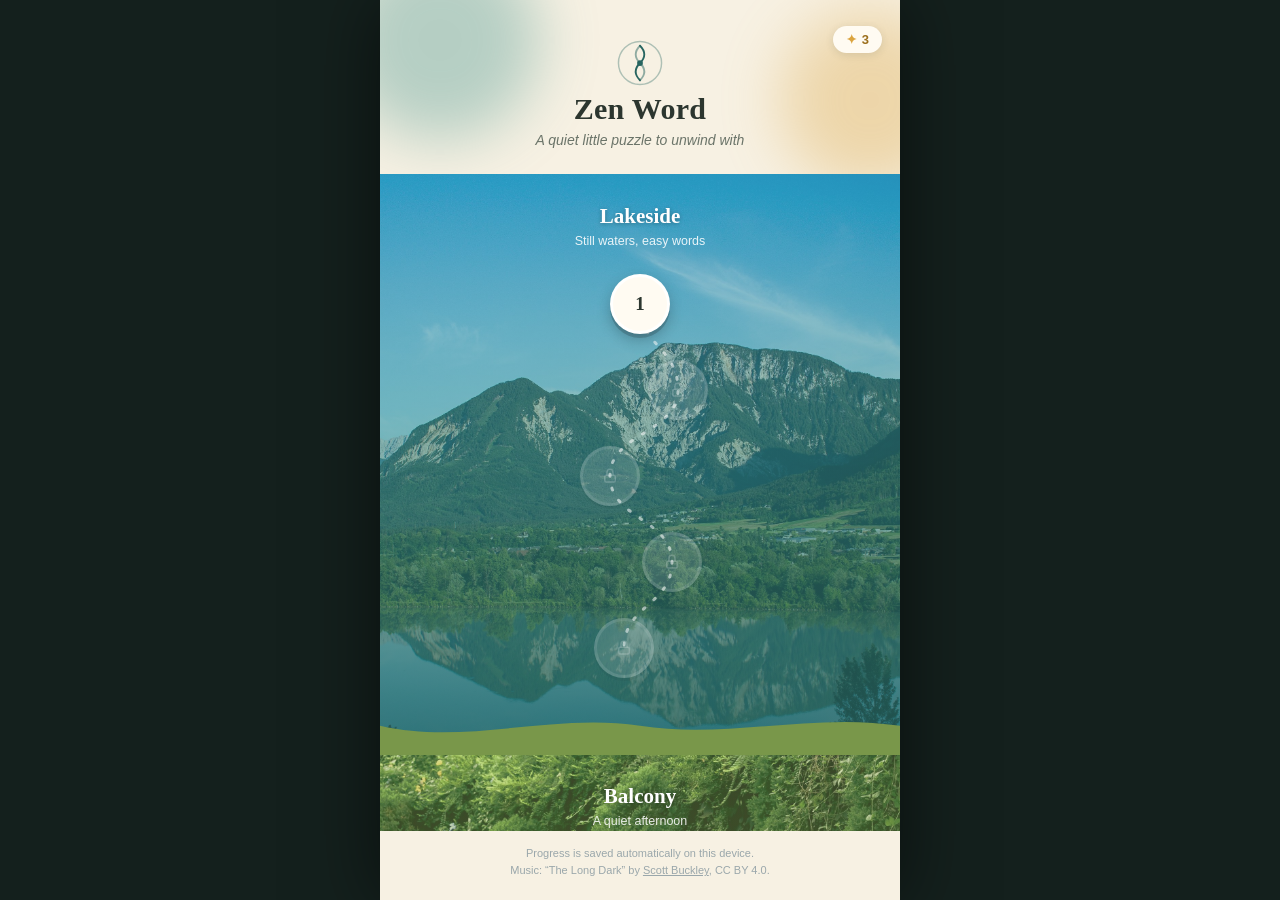
==== commit 8ffc040c: "Add relaxing instrumental background music with spatial stereo movement Plays a calm ambient neoclas" ====
--- a/index.html
+++ b/index.html
@@ -6,6 +6,14 @@
 <title>Zen Word — Relax Puzzle Game</title>
 <meta name="description" content="A calming word-connect puzzle game. Drag letters to fill the crossword and unwind." />
 <link rel="icon" href="data:image/svg+xml,<svg xmlns=%22http://www.w3.org/2000/svg%22 viewBox=%220 0 100 100%22><rect width=%22100%22 height=%22100%22 rx=%2224%22 fill=%22%23276560%22/><path d=%22M50 20c12 12 12 24 0 36s-12 24 0 36%22 fill=%22none%22 stroke=%22%23f7f1e3%22 stroke-width=%225%22 stroke-linecap=%22round%22/><circle cx=%2250%22 cy=%2250%22 r=%226%22 fill=%22%23dba43f%22/></svg>" />
+<link rel="icon" sizes="32x32" href="icons/favicon-32.png" />
+<link rel="apple-touch-icon" href="icons/apple-touch-icon.png" />
+<link rel="manifest" href="manifest.webmanifest" />
+<meta name="theme-color" content="#276560" />
+<meta name="mobile-web-app-capable" content="yes" />
+<meta name="apple-mobile-web-app-capable" content="yes" />
+<meta name="apple-mobile-web-app-status-bar-style" content="black-translucent" />
+<meta name="apple-mobile-web-app-title" content="Zen Word" />
 <link rel="stylesheet" href="style.css" />
 </head>
 <body>
@@ -31,7 +39,10 @@
       </div>
     </header>
     <div id="level-path" class="level-path"></div>
-    <footer class="menu-footer">Progress is saved automatically on this device.</footer>
+    <footer class="menu-footer">
+      Progress is saved automatically on this device.
+      <br>Music: &ldquo;The Long Dark&rdquo; by <a href="https://www.scottbuckley.com.au/library/the-long-dark/" target="_blank" rel="noopener">Scott Buckley</a>, CC BY 4.0.
+    </footer>
   </section>
 
   <!-- GAME SCREEN -->
@@ -49,7 +60,21 @@
         <div class="level-name" id="level-name">Level 1</div>
         <div class="level-progress" id="level-progress">0 / 0 words</div>
       </div>
-      <button id="restart-btn" class="icon-btn" aria-label="Restart level">↺</button>
+      <div class="header-actions">
+        <button id="music-btn" class="icon-btn" aria-label="Toggle music" aria-pressed="false">
+          <svg class="round-icon icon-music-on" viewBox="0 0 24 24" width="18" height="18" fill="none" stroke="currentColor" stroke-width="2" stroke-linecap="round" stroke-linejoin="round">
+            <path d="M9 8H5a1 1 0 0 0-1 1v6a1 1 0 0 0 1 1h4l5 4V4L9 8z"/>
+            <path d="M16.2 8.8a5 5 0 0 1 0 6.4"/>
+            <path d="M18.6 6.2a8.5 8.5 0 0 1 0 11.6"/>
+          </svg>
+          <svg class="round-icon icon-music-off hidden" viewBox="0 0 24 24" width="18" height="18" fill="none" stroke="currentColor" stroke-width="2" stroke-linecap="round" stroke-linejoin="round">
+            <path d="M9 8H5a1 1 0 0 0-1 1v6a1 1 0 0 0 1 1h4l5 4V4L9 8z"/>
+            <line x1="16.5" y1="8.5" x2="22" y2="15.5"/>
+            <line x1="22" y1="8.5" x2="16.5" y2="15.5"/>
+          </svg>
+        </button>
+        <button id="restart-btn" class="icon-btn" aria-label="Restart level">↺</button>
+      </div>
     </header>
 
     <div class="game-body" id="game-body">
@@ -127,6 +152,7 @@
 
 <script src="levels.js"></script>
 <script src="crossword.js"></script>
+<script src="audio.js"></script>
 <script src="game.js"></script>
 </body>
 </html>
--- a/style.css
+++ b/style.css
@@ -12,6 +12,18 @@
   --accent-sunset-dark: #a5532a;
   --accent-mountain: #6062a0;
   --accent-mountain-dark: #3f4174;
+  --accent-harbor: #c97b6b;
+  --accent-harbor-dark: #93504a;
+  --accent-autumn: #c17a2e;
+  --accent-autumn-dark: #8a5620;
+  --accent-desert: #cf7a4a;
+  --accent-desert-dark: #984f28;
+  --accent-snowpeak: #5c8aa8;
+  --accent-snowpeak-dark: #3c5f78;
+  --accent-rainforest: #3f8f6a;
+  --accent-rainforest-dark: #276048;
+  --accent-starlit: #454a85;
+  --accent-starlit-dark: #262a52;
   --gold: #dba43f;
   --gold-dark: #9c6f1c;
   --confirm-green: #4c9a4a;
@@ -52,6 +64,7 @@
 
 .screen { display: flex; flex-direction: column; height: 100%; min-height: 0; }
 .screen.hidden { display: none; }
+.hidden { display: none; }
 
 button { font-family: inherit; cursor: pointer; border: none; background: none; }
 button:disabled { opacity: 0.4; cursor: default; }
@@ -148,6 +161,12 @@
 .chapter-block.theme-balcony { background-image: linear-gradient(180deg, rgba(155,181,113,0.35), rgba(121,151,74,0.55) 45%, rgba(85,112,47,0.82)), url('images/balcony.jpg'); }
 .chapter-block.theme-sunset { background-image: linear-gradient(180deg, rgba(235,168,111,0.3), rgba(214,125,71,0.5) 45%, rgba(165,83,42,0.8)), url('images/sunset.jpg'); }
 .chapter-block.theme-mountain { background-image: linear-gradient(180deg, rgba(131,133,187,0.4), rgba(96,98,160,0.6) 45%, rgba(44,45,84,0.85)), url('images/mountain.jpg'); }
+.chapter-block.theme-harbor { background-image: linear-gradient(180deg, rgba(224,169,156,0.35), rgba(201,123,107,0.55) 45%, rgba(147,80,74,0.82)), url('images/harbor.jpg'); }
+.chapter-block.theme-autumn { background-image: linear-gradient(180deg, rgba(216,159,96,0.35), rgba(193,122,46,0.55) 45%, rgba(138,86,32,0.82)), url('images/autumn.jpg'); }
+.chapter-block.theme-desert { background-image: linear-gradient(180deg, rgba(225,159,120,0.35), rgba(207,122,74,0.55) 45%, rgba(152,79,40,0.82)), url('images/desert.jpg'); }
+.chapter-block.theme-snowpeak { background-image: linear-gradient(180deg, rgba(155,190,210,0.35), rgba(92,138,168,0.55) 45%, rgba(60,95,120,0.82)), url('images/snowpeak.jpg'); }
+.chapter-block.theme-rainforest { background-image: linear-gradient(180deg, rgba(120,183,152,0.35), rgba(63,143,106,0.55) 45%, rgba(39,96,72,0.82)), url('images/rainforest.jpg'); }
+.chapter-block.theme-starlit { background-image: linear-gradient(180deg, rgba(110,114,163,0.4), rgba(69,74,133,0.6) 45%, rgba(38,42,82,0.85)), url('images/starlit.jpg'); }
 
 .chapter-wave {
   position: absolute; left: 0; right: 0; bottom: -1px; height: 46px;
@@ -157,8 +176,15 @@
 .wave-fill-sunset { background-image: url("data:image/svg+xml,%3Csvg xmlns='http://www.w3.org/2000/svg' viewBox='0 0 480 60' preserveAspectRatio='none'%3E%3Cpath d='M0,22 C80,48 160,4 240,22 C320,40 400,4 480,22 L480,60 L0,60 Z' fill='%23d67d47'/%3E%3C/svg%3E"); }
 .wave-fill-mountain { background-image: url("data:image/svg+xml,%3Csvg xmlns='http://www.w3.org/2000/svg' viewBox='0 0 480 60' preserveAspectRatio='none'%3E%3Cpath d='M0,22 C80,48 160,4 240,22 C320,40 400,4 480,22 L480,60 L0,60 Z' fill='%236062a0'/%3E%3C/svg%3E"); }
 .wave-fill-paper { background-image: url("data:image/svg+xml,%3Csvg xmlns='http://www.w3.org/2000/svg' viewBox='0 0 480 60' preserveAspectRatio='none'%3E%3Cpath d='M0,22 C80,48 160,4 240,22 C320,40 400,4 480,22 L480,60 L0,60 Z' fill='%23f7f1e3'/%3E%3C/svg%3E"); }
-
-.menu-footer { text-align: center; font-size: 11px; color: #9aa7ab; padding: 14px 0 20px; position: relative; z-index: 1; background: var(--cream); }
+.wave-fill-harbor { background-image: url("data:image/svg+xml,%3Csvg xmlns='http://www.w3.org/2000/svg' viewBox='0 0 480 60' preserveAspectRatio='none'%3E%3Cpath d='M0,22 C80,48 160,4 240,22 C320,40 400,4 480,22 L480,60 L0,60 Z' fill='%23c97b6b'/%3E%3C/svg%3E"); }
+.wave-fill-autumn { background-image: url("data:image/svg+xml,%3Csvg xmlns='http://www.w3.org/2000/svg' viewBox='0 0 480 60' preserveAspectRatio='none'%3E%3Cpath d='M0,22 C80,48 160,4 240,22 C320,40 400,4 480,22 L480,60 L0,60 Z' fill='%23c17a2e'/%3E%3C/svg%3E"); }
+.wave-fill-desert { background-image: url("data:image/svg+xml,%3Csvg xmlns='http://www.w3.org/2000/svg' viewBox='0 0 480 60' preserveAspectRatio='none'%3E%3Cpath d='M0,22 C80,48 160,4 240,22 C320,40 400,4 480,22 L480,60 L0,60 Z' fill='%23cf7a4a'/%3E%3C/svg%3E"); }
+.wave-fill-snowpeak { background-image: url("data:image/svg+xml,%3Csvg xmlns='http://www.w3.org/2000/svg' viewBox='0 0 480 60' preserveAspectRatio='none'%3E%3Cpath d='M0,22 C80,48 160,4 240,22 C320,40 400,4 480,22 L480,60 L0,60 Z' fill='%235c8aa8'/%3E%3C/svg%3E"); }
+.wave-fill-rainforest { background-image: url("data:image/svg+xml,%3Csvg xmlns='http://www.w3.org/2000/svg' viewBox='0 0 480 60' preserveAspectRatio='none'%3E%3Cpath d='M0,22 C80,48 160,4 240,22 C320,40 400,4 480,22 L480,60 L0,60 Z' fill='%233f8f6a'/%3E%3C/svg%3E"); }
+.wave-fill-starlit { background-image: url("data:image/svg+xml,%3Csvg xmlns='http://www.w3.org/2000/svg' viewBox='0 0 480 60' preserveAspectRatio='none'%3E%3Cpath d='M0,22 C80,48 160,4 240,22 C320,40 400,4 480,22 L480,60 L0,60 Z' fill='%23454a85'/%3E%3C/svg%3E"); }
+
+.menu-footer { text-align: center; font-size: 11px; color: #9aa7ab; padding: 14px 0 20px; position: relative; z-index: 1; background: var(--cream); line-height: 1.6; }
+.menu-footer a { color: inherit; text-decoration: underline; }
 
 /* ---------- GAME SCREEN ---------- */
 .scenery {
@@ -169,6 +195,12 @@
 .theme-balcony .scenery { background-image: linear-gradient(180deg, rgba(155,181,113,0.3), rgba(121,151,74,0.48) 45%, rgba(85,112,47,0.85)), url('images/balcony.jpg'); }
 .theme-sunset .scenery { background-image: linear-gradient(180deg, rgba(235,168,111,0.25), rgba(214,125,71,0.42) 45%, rgba(165,83,42,0.82)), url('images/sunset.jpg'); }
 .theme-mountain .scenery { background-image: linear-gradient(180deg, rgba(131,133,187,0.35), rgba(96,98,160,0.55) 45%, rgba(44,45,84,0.88)), url('images/mountain.jpg'); }
+.theme-harbor .scenery { background-image: linear-gradient(180deg, rgba(224,169,156,0.3), rgba(201,123,107,0.48) 45%, rgba(147,80,74,0.85)), url('images/harbor.jpg'); }
+.theme-autumn .scenery { background-image: linear-gradient(180deg, rgba(216,159,96,0.3), rgba(193,122,46,0.48) 45%, rgba(138,86,32,0.85)), url('images/autumn.jpg'); }
+.theme-desert .scenery { background-image: linear-gradient(180deg, rgba(225,159,120,0.3), rgba(207,122,74,0.48) 45%, rgba(152,79,40,0.85)), url('images/desert.jpg'); }
+.theme-snowpeak .scenery { background-image: linear-gradient(180deg, rgba(155,190,210,0.3), rgba(92,138,168,0.48) 45%, rgba(60,95,120,0.85)), url('images/snowpeak.jpg'); }
+.theme-rainforest .scenery { background-image: linear-gradient(180deg, rgba(120,183,152,0.3), rgba(63,143,106,0.48) 45%, rgba(39,96,72,0.85)), url('images/rainforest.jpg'); }
+.theme-starlit .scenery { background-image: linear-gradient(180deg, rgba(110,114,163,0.35), rgba(69,74,133,0.55) 45%, rgba(38,42,82,0.88)), url('images/starlit.jpg'); }
 
 /* ambient motes, styled per theme */
 .motes { position: absolute; inset: 0; overflow: hidden; }
@@ -180,6 +212,12 @@
 .theme-balcony .mote { width: 7px; height: 4px; background: #e7c25e; border-radius: 2px 8px; animation: leaf-fall 9s ease-in-out infinite; }
 .theme-sunset .mote { width: 3px; height: 3px; background: #fff1cf; box-shadow: 0 0 6px 2px rgba(255,241,207,0.8); animation: sparkle 3.4s ease-in-out infinite; }
 .theme-mountain .mote { width: 3px; height: 3px; background: #fef6d0; box-shadow: 0 0 5px 2px rgba(254,246,208,0.7); animation: sparkle 2.6s ease-in-out infinite; }
+.theme-harbor .mote { width: 3px; height: 3px; background: #ffe3d3; box-shadow: 0 0 6px 2px rgba(255,227,211,0.75); animation: sparkle 3.8s ease-in-out infinite; }
+.theme-autumn .mote { width: 7px; height: 4px; background: #e0872f; border-radius: 2px 8px; animation: leaf-fall 8s ease-in-out infinite; }
+.theme-desert .mote { width: 3px; height: 3px; background: #ffe0bd; box-shadow: 0 0 6px 2px rgba(255,224,189,0.7); animation: sparkle 4.2s ease-in-out infinite; }
+.theme-snowpeak .mote { width: 5px; height: 5px; background: rgba(255,255,255,0.9); border-radius: 50%; animation: drift-up 6.4s ease-in-out infinite; }
+.theme-rainforest .mote { width: 7px; height: 4px; background: #bdeccb; border-radius: 2px 8px; animation: leaf-fall 9.6s ease-in-out infinite; }
+.theme-starlit .mote { width: 3px; height: 3px; background: #fdf6e3; box-shadow: 0 0 6px 2px rgba(253,246,227,0.85); animation: sparkle 3s ease-in-out infinite; }
 
 .mote.m2, .mote.m4, .mote.m6 { animation-delay: 1.4s; }
 .mote.m3, .mote.m5 { animation-delay: 2.6s; }
@@ -209,6 +247,8 @@
   font-size: 19px; display: flex; align-items: center; justify-content: center;
   box-shadow: 0 2px 6px rgba(0,0,0,0.18);
 }
+.header-actions { display: flex; align-items: center; gap: 8px; }
+#music-btn.is-muted { color: rgba(20,20,19,0.45); }
 .level-info { text-align: center; color: #fff; text-shadow: 0 1px 3px rgba(0,0,0,0.3); }
 .level-name { font-weight: 700; font-family: var(--font-serif); font-size: 17px; }
 .level-progress { font-size: 12px; opacity: 0.92; }
@@ -229,8 +269,17 @@
   padding: 10px 8px;
   overflow: auto;
 }
+.grid-wrap::before {
+  content: "";
+  position: absolute; top: 50%; left: 50%; transform: translate(-50%, -50%);
+  width: min(85vw, 380px); height: min(85vw, 380px);
+  background: radial-gradient(circle, rgba(255,255,255,0.4), rgba(255,255,255,0) 70%);
+  pointer-events: none;
+  z-index: 0;
+}
 
 .crossword-grid {
+  position: relative; z-index: 1;
   display: grid;
   gap: 3px;
   margin: auto;
@@ -379,6 +428,12 @@
 .theme-balcony .wheel-letter.active { background: var(--accent-balcony-dark); }
 .theme-sunset .wheel-letter.active { background: var(--accent-sunset-dark); }
 .theme-mountain .wheel-letter.active { background: var(--accent-mountain-dark); }
+.theme-harbor .wheel-letter.active { background: var(--accent-harbor-dark); }
+.theme-autumn .wheel-letter.active { background: var(--accent-autumn-dark); }
+.theme-desert .wheel-letter.active { background: var(--accent-desert-dark); }
+.theme-snowpeak .wheel-letter.active { background: var(--accent-snowpeak-dark); }
+.theme-rainforest .wheel-letter.active { background: var(--accent-rainforest-dark); }
+.theme-starlit .wheel-letter.active { background: var(--accent-starlit-dark); }
 
 .toast {
   position: absolute; left: 50%; bottom: 130px; z-index: 5;
@@ -473,6 +528,24 @@
 
 /* Large screens: let the frame breathe a bit more instead of staying pinned at
    phone width, without turning it into an unrelated desktop layout. */
-@media (min-width: 900px) and (min-height: 700px) {
+/* Portrait tablets (iPad mini/Air/Pro and similar): the game is a portrait
+   card, so let it actually grow with the screen instead of staying
+   phone-width with huge dead bars either side. Scaled further below. */
+@media (min-width: 600px) and (orientation: portrait) {
+  #app { max-width: 680px; }
+  .wheel { width: 230px; height: 230px; }
+  .wheel-letter { width: 58px; height: 58px; margin-left: -29px; margin-top: -29px; font-size: 25px; }
+  .level-node { width: 72px; height: 72px; font-size: 22px; }
+}
+@media (min-width: 800px) and (orientation: portrait) {
+  #app { max-width: 780px; }
+  .wheel { width: 260px; height: 260px; }
+  .wheel-letter { width: 64px; height: 64px; margin-left: -32px; margin-top: -32px; font-size: 27px; }
+}
+
+/* Landscape windows tall enough that the portrait card fits comfortably
+   (large landscape tablets, desktop browsers): keep the calmer, more
+   deliberately phone-app-shaped frame rather than stretching it wide. */
+@media (min-width: 900px) and (min-height: 700px) and (orientation: landscape) {
   #app { max-width: 520px; }
 }
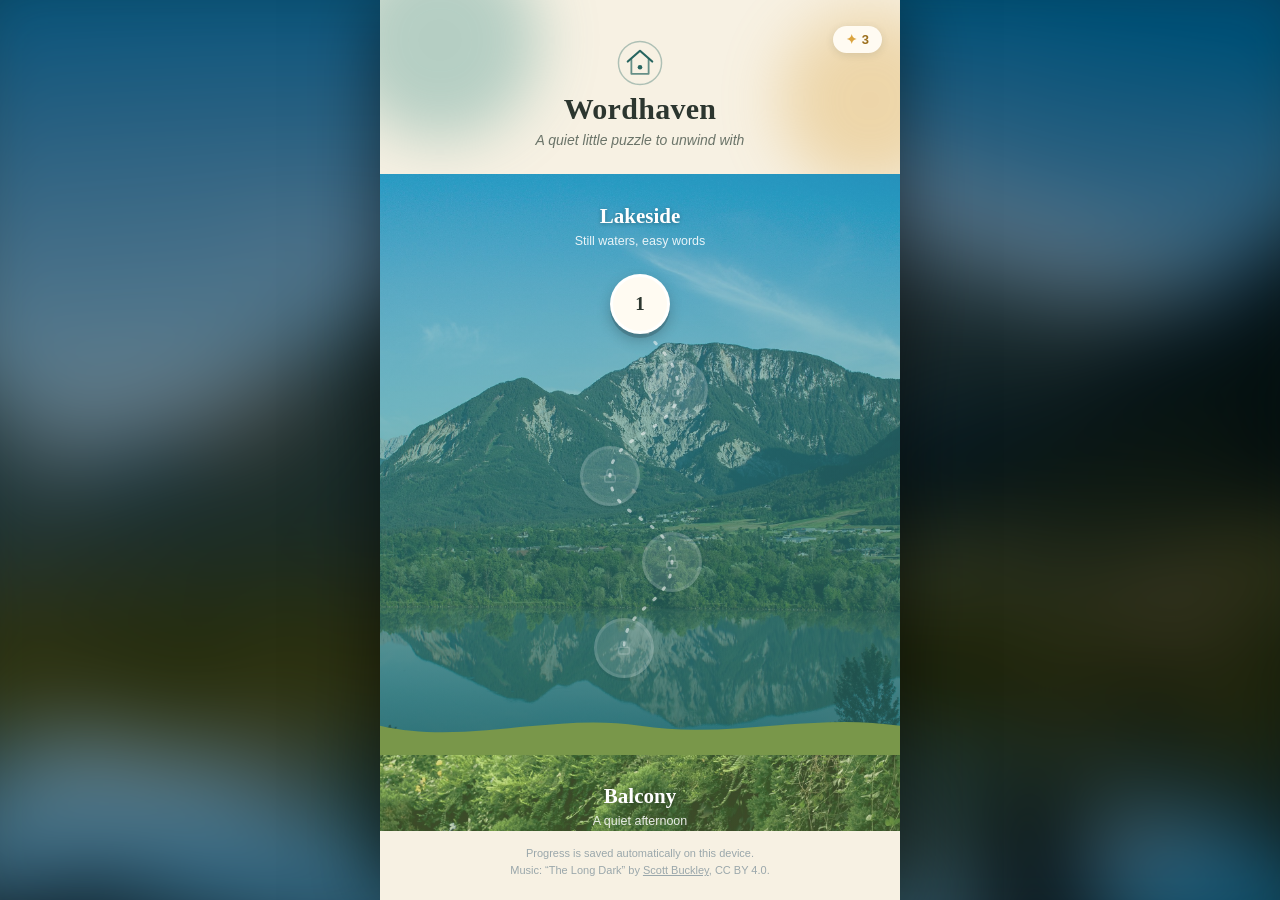
==== commit 80e42a8d: "Rename to Wordhaven, fix letterboxing, add ad slots and ambient critters Renamed the game to Wordhav" ====
--- a/index.html
+++ b/index.html
@@ -3,9 +3,9 @@
 <head>
 <meta charset="UTF-8" />
 <meta name="viewport" content="width=device-width, initial-scale=1, maximum-scale=1, user-scalable=no, viewport-fit=cover" />
-<title>Zen Word — Relax Puzzle Game</title>
+<title>Wordhaven — Relax Puzzle Game</title>
 <meta name="description" content="A calming word-connect puzzle game. Drag letters to fill the crossword and unwind." />
-<link rel="icon" href="data:image/svg+xml,<svg xmlns=%22http://www.w3.org/2000/svg%22 viewBox=%220 0 100 100%22><rect width=%22100%22 height=%22100%22 rx=%2224%22 fill=%22%23276560%22/><path d=%22M50 20c12 12 12 24 0 36s-12 24 0 36%22 fill=%22none%22 stroke=%22%23f7f1e3%22 stroke-width=%225%22 stroke-linecap=%22round%22/><circle cx=%2250%22 cy=%2250%22 r=%226%22 fill=%22%23dba43f%22/></svg>" />
+<link rel="icon" href="data:image/svg+xml,<svg xmlns=%22http://www.w3.org/2000/svg%22 viewBox=%220 0 100 100%22><rect width=%22100%22 height=%22100%22 rx=%2224%22 fill=%22%23276560%22/><path d=%22M24 47 L50 26 L76 47%22 fill=%22none%22 stroke=%22%23f7f1e3%22 stroke-width=%228%22 stroke-linecap=%22round%22 stroke-linejoin=%22round%22/><path d=%22M31 43 V76 H69 V43%22 fill=%22none%22 stroke=%22%23f7f1e3%22 stroke-width=%227%22 stroke-linecap=%22round%22 stroke-linejoin=%22round%22 opacity=%220.85%22/><circle cx=%2250%22 cy=%2261%22 r=%226%22 fill=%22%23dba43f%22/></svg>" />
 <link rel="icon" sizes="32x32" href="icons/favicon-32.png" />
 <link rel="apple-touch-icon" href="icons/apple-touch-icon.png" />
 <link rel="manifest" href="manifest.webmanifest" />
@@ -13,10 +13,11 @@
 <meta name="mobile-web-app-capable" content="yes" />
 <meta name="apple-mobile-web-app-capable" content="yes" />
 <meta name="apple-mobile-web-app-status-bar-style" content="black-translucent" />
-<meta name="apple-mobile-web-app-title" content="Zen Word" />
+<meta name="apple-mobile-web-app-title" content="Wordhaven" />
 <link rel="stylesheet" href="style.css" />
 </head>
 <body>
+<div id="backdrop"></div>
 <div id="app">
 
   <!-- MENU SCREEN -->
@@ -27,12 +28,12 @@
       <div class="brand-mark" aria-hidden="true">
         <svg viewBox="0 0 64 64" width="46" height="46">
           <circle cx="32" cy="32" r="30" fill="none" stroke="currentColor" stroke-width="2" opacity="0.35"/>
-          <path d="M32 8c8 8 8 16 0 24s-8 16 0 24" fill="none" stroke="currentColor" stroke-width="2.5" stroke-linecap="round"/>
-          <path d="M32 8c-8 8-8 16 0 24s8 16 0 24" fill="none" stroke="currentColor" stroke-width="2.5" stroke-linecap="round" opacity="0.5"/>
-          <circle cx="32" cy="32" r="4" fill="currentColor"/>
+          <path d="M15 30 L32 15 L49 30" fill="none" stroke="currentColor" stroke-width="3" stroke-linecap="round" stroke-linejoin="round"/>
+          <path d="M20 27 V47 H44 V27" fill="none" stroke="currentColor" stroke-width="2.5" stroke-linecap="round" stroke-linejoin="round" opacity="0.7"/>
+          <circle cx="32" cy="38" r="3.2" fill="currentColor"/>
         </svg>
       </div>
-      <h1>Zen&nbsp;Word</h1>
+      <h1>Wordhaven</h1>
       <p class="tagline">A quiet little puzzle to unwind with</p>
       <div class="currency-pill" title="Hints available">
         <span class="bulb">✦</span><span id="hint-count">3</span>
@@ -51,6 +52,16 @@
       <div class="motes" aria-hidden="true">
         <span class="mote m1"></span><span class="mote m2"></span><span class="mote m3"></span>
         <span class="mote m4"></span><span class="mote m5"></span><span class="mote m6"></span>
+      </div>
+      <div class="critters" aria-hidden="true">
+        <span class="critter bird c1"></span>
+        <span class="critter bird c2"></span>
+        <span class="critter butterfly c1"></span>
+        <span class="critter butterfly c2"></span>
+        <span class="critter firefly c1"></span>
+        <span class="critter firefly c2"></span>
+        <span class="critter firefly c3"></span>
+        <span class="critter star c1"></span>
       </div>
     </div>
 
@@ -148,11 +159,23 @@
     </div>
   </div>
 
+  <!-- AD PLACEHOLDER: reserved slot for an interstitial ad network (AdMob,
+       Unity Ads, etc.) between levels. Swap ads.js's showInterstitial() for
+       a real SDK call when one is integrated; this markup can stay as-is. -->
+  <div id="ad-overlay" class="modal hidden">
+    <div class="modal-card ad-card">
+      <div class="ad-label">Advertisement</div>
+      <div class="ad-slot">Ad space<br>(plug in an ad network here)</div>
+      <button id="ad-close-btn" class="primary-btn" disabled>Continue</button>
+    </div>
+  </div>
+
 </div>
 
 <script src="levels.js"></script>
 <script src="crossword.js"></script>
 <script src="audio.js"></script>
+<script src="ads.js"></script>
 <script src="game.js"></script>
 </body>
 </html>
--- a/style.css
+++ b/style.css
@@ -45,8 +45,23 @@
   overscroll-behavior: none;
 }
 
+/* Fills the space outside the app's phone-shaped frame on wide/landscape
+   screens (tablets, desktop) with a softly blurred echo of whatever's
+   currently on screen, instead of flat black letterboxing either side. */
+#backdrop {
+  position: fixed;
+  top: -60px; left: -60px; right: -60px; bottom: -60px;
+  z-index: 0;
+  background: radial-gradient(circle at 30% 20%, #2f4a44 0%, #14201d 55%, #0a100e 100%);
+  background-size: cover;
+  background-position: center;
+  filter: blur(45px) brightness(0.55) saturate(1.15);
+  transition: background-image 0.8s ease-in-out;
+}
+
 #app {
   position: relative;
+  z-index: 1;
   width: 100%;
   max-width: 480px;
   height: 100%;
@@ -236,6 +251,101 @@
   50% { opacity: 1; transform: scale(1.3); }
 }
 
+/* ---------- Critters: a small, location-appropriate touch of life per
+   chapter (birds over open landscapes, a butterfly in the garden,
+   fireflies in the canopy, a shooting star over the bay). Each is hidden
+   by default and only switched on for the themes it suits. ---------- */
+.critters { position: absolute; inset: 0; overflow: hidden; pointer-events: none; }
+.critter { position: absolute; display: none; }
+
+/* Bird: two thin wings drawn from pseudo-elements, flapping as it glides
+   left to right at its own height, speed and delay. */
+.critter.bird { width: 20px; height: 10px; color: rgba(255,255,255,0.85); }
+.critter.bird::before, .critter.bird::after {
+  content: ''; position: absolute; top: 4px; width: 11px; height: 2px;
+  background: currentColor; border-radius: 2px;
+}
+.critter.bird::before { left: 0; transform-origin: right center; animation: bird-flap-left 0.9s ease-in-out infinite; }
+.critter.bird::after { right: 0; transform-origin: left center; animation: bird-flap-right 0.9s ease-in-out infinite; }
+.critter.bird.c1 { animation: fly-across-1 22s linear infinite; }
+.critter.bird.c2 { animation: fly-across-2 27s linear infinite 9s; }
+
+.theme-lake .critter.bird,
+.theme-mountain .critter.bird,
+.theme-harbor .critter.bird,
+.theme-sunset .critter.bird,
+.theme-autumn .critter.bird,
+.theme-desert .critter.bird,
+.theme-snowpeak .critter.bird { display: block; }
+
+@keyframes bird-flap-left { 0%, 100% { transform: rotate(35deg); } 50% { transform: rotate(8deg); } }
+@keyframes bird-flap-right { 0%, 100% { transform: rotate(-35deg); } 50% { transform: rotate(-8deg); } }
+@keyframes fly-across-1 { 0% { left: -8%; top: 16%; } 100% { left: 108%; top: 8%; } }
+@keyframes fly-across-2 { 0% { left: -8%; top: 30%; } 100% { left: 108%; top: 20%; } }
+
+/* Butterfly: a smaller, brighter version of the same wing shape on a
+   meandering, looping path instead of a straight glide. */
+.critter.butterfly { width: 12px; height: 7px; color: #f4c76b; }
+.critter.butterfly::before, .critter.butterfly::after {
+  content: ''; position: absolute; top: 2.5px; width: 7px; height: 2px;
+  background: currentColor; border-radius: 2px;
+}
+.critter.butterfly::before { left: 0; transform-origin: right center; animation: bird-flap-left 0.35s ease-in-out infinite; }
+.critter.butterfly::after { right: 0; transform-origin: left center; animation: bird-flap-right 0.35s ease-in-out infinite; }
+.critter.butterfly.c1 { animation: flutter-1 16s ease-in-out infinite; }
+.critter.butterfly.c2 { animation: flutter-2 19s ease-in-out infinite 5s; color: #e88fae; }
+.theme-balcony .critter.butterfly { display: block; }
+
+@keyframes flutter-1 {
+  0% { left: 8%; top: 60%; }
+  25% { left: 32%; top: 40%; }
+  50% { left: 20%; top: 70%; }
+  75% { left: 48%; top: 52%; }
+  100% { left: 8%; top: 60%; }
+}
+@keyframes flutter-2 {
+  0% { left: 70%; top: 50%; }
+  30% { left: 55%; top: 68%; }
+  60% { left: 80%; top: 58%; }
+  100% { left: 70%; top: 50%; }
+}
+
+/* Firefly: a soft glow drifting slowly through the canopy, brightening
+   and dimming as it goes rather than the sharper twinkle used elsewhere. */
+.critter.firefly {
+  width: 4px; height: 4px; border-radius: 50%;
+  background: #d9f77c; box-shadow: 0 0 8px 3px rgba(217,247,124,0.85);
+}
+.theme-rainforest .critter.firefly { display: block; }
+.critter.firefly.c1 { animation: firefly-drift-1 9s ease-in-out infinite; }
+.critter.firefly.c2 { animation: firefly-drift-2 11s ease-in-out infinite 2s; }
+.critter.firefly.c3 { animation: firefly-drift-1 10s ease-in-out infinite 4.5s; }
+
+@keyframes firefly-drift-1 {
+  0%, 100% { left: 18%; top: 30%; opacity: 0.25; }
+  50% { left: 26%; top: 40%; opacity: 1; }
+}
+@keyframes firefly-drift-2 {
+  0%, 100% { left: 68%; top: 55%; opacity: 0.2; }
+  50% { left: 60%; top: 65%; opacity: 0.95; }
+}
+
+/* Shooting star: a quick bright streak across the night sky, most of the
+   cycle spent invisible so it reads as an occasional event, not a loop. */
+.critter.star {
+  width: 3px; height: 3px; border-radius: 50%;
+  background: #fff; box-shadow: 0 0 8px 3px rgba(255,255,255,0.85), -14px 6px 10px -2px rgba(255,255,255,0.35);
+  opacity: 0;
+}
+.theme-starlit .critter.star { display: block; animation: shooting-star 9s linear infinite 1.5s; }
+
+@keyframes shooting-star {
+  0%, 78% { opacity: 0; left: -5%; top: 12%; }
+  79% { opacity: 1; left: -5%; top: 12%; }
+  86% { opacity: 1; left: 58%; top: 46%; }
+  87%, 100% { opacity: 0; left: 62%; top: 50%; }
+}
+
 .game-header {
   position: relative; z-index: 2;
   display: flex; align-items: center; justify-content: space-between;
@@ -470,6 +580,18 @@
 }
 .primary-btn { background: var(--accent-lake-dark); color: #fff; }
 .secondary-btn { background: var(--cream-deep); color: var(--ink); }
+
+.ad-label {
+  font-size: 11px; letter-spacing: 0.1em; text-transform: uppercase;
+  color: var(--ink-soft); margin-bottom: 10px;
+}
+.ad-slot {
+  border: 2px dashed rgba(44,54,47,0.25); border-radius: 14px;
+  padding: 44px 14px; margin-bottom: 20px;
+  font-size: 13px; line-height: 1.5; color: var(--ink-soft);
+  background: rgba(44,54,47,0.04);
+}
+#ad-close-btn { width: 100%; }
 
 /* ---------- RESPONSIVE ---------- */
 
